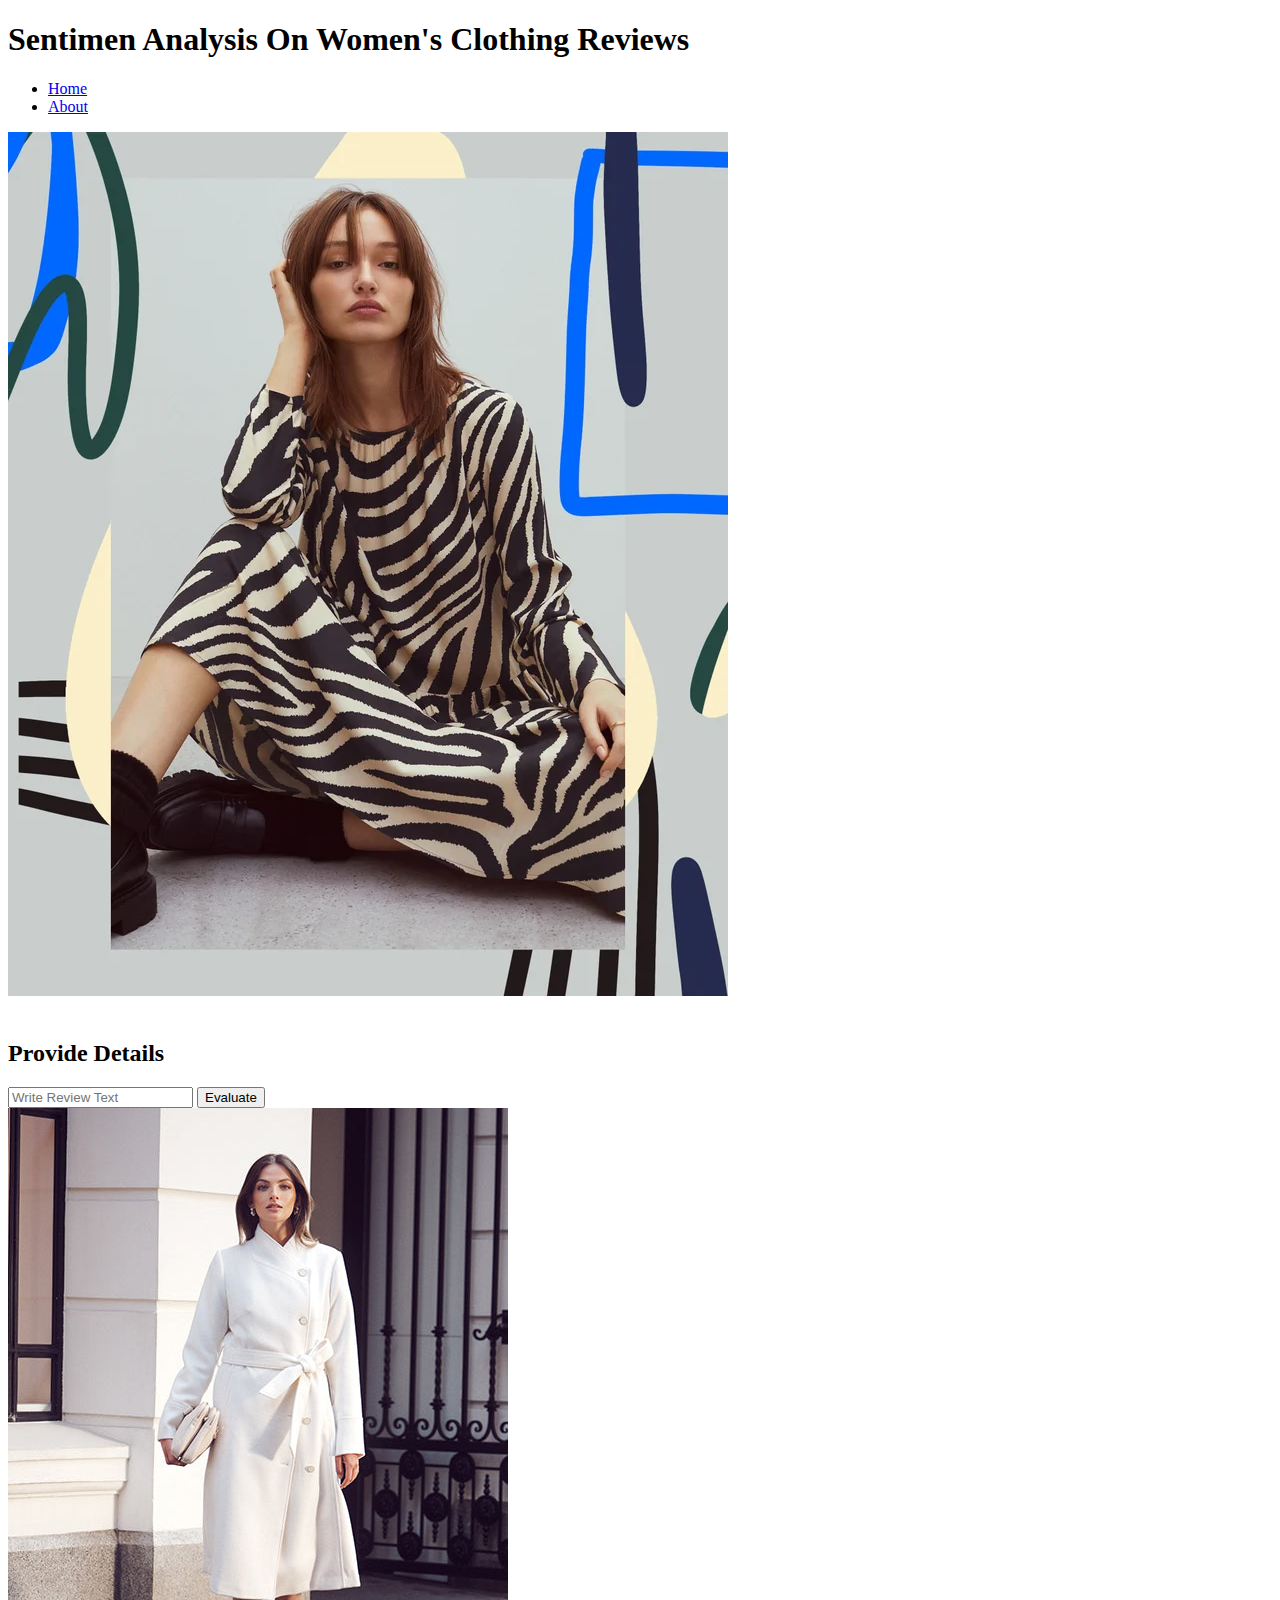
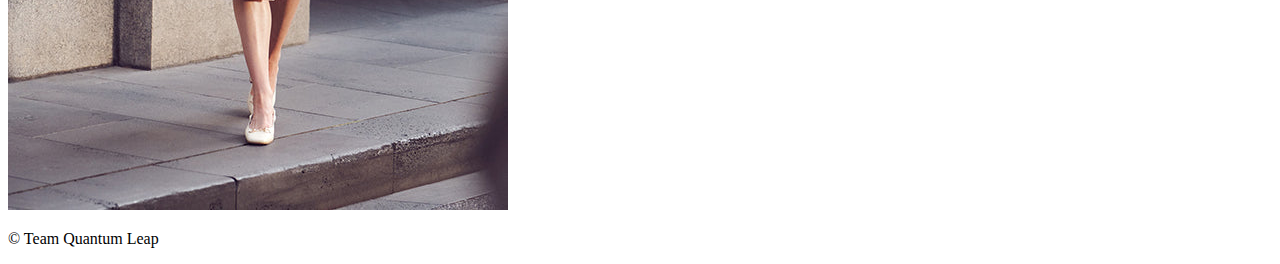
==== index.html @ 8760b647 "Structure of the homepage" ====
<!DOCTYPE html>
<html lang="en">
<head>
    <meta charset="UTF-8">
    <meta name="viewport" content="width=device-width, initial-scale=1.0">
    <title>Women's Clothing Reviews</title>
    <link rel="stylesheet" href="style.css">
</head>
<body>
    <header>
        <h1>Sentimen Analysis On Women's Clothing Reviews</h1>
        <nav>
            <ul>
                <li><a href="index.html">Home</a></li>
                <li><a href="about.html"target="_blank">About</a></li>
            </ul>
        </nav>
    </header>
    
    <div class="container">
        <div class="image-container">
            <img src="img1.jpg" alt="Image 1">
        </div>
        <div class="input-container">
            <h2 style="margin-top: 40px;">Provide Details</h2>
            <input type="text" placeholder="Write Review Text">
            <button type="button" class="evaluate-btn">Evaluate</button>
        </div>
        <div class="image-container">
            <img src="img2.jpg" alt="Image 2">
        </div>
    </div>

    <footer>
        <p>&copy; Team Quantum Leap </p>
    </footer>
</body>
</html>
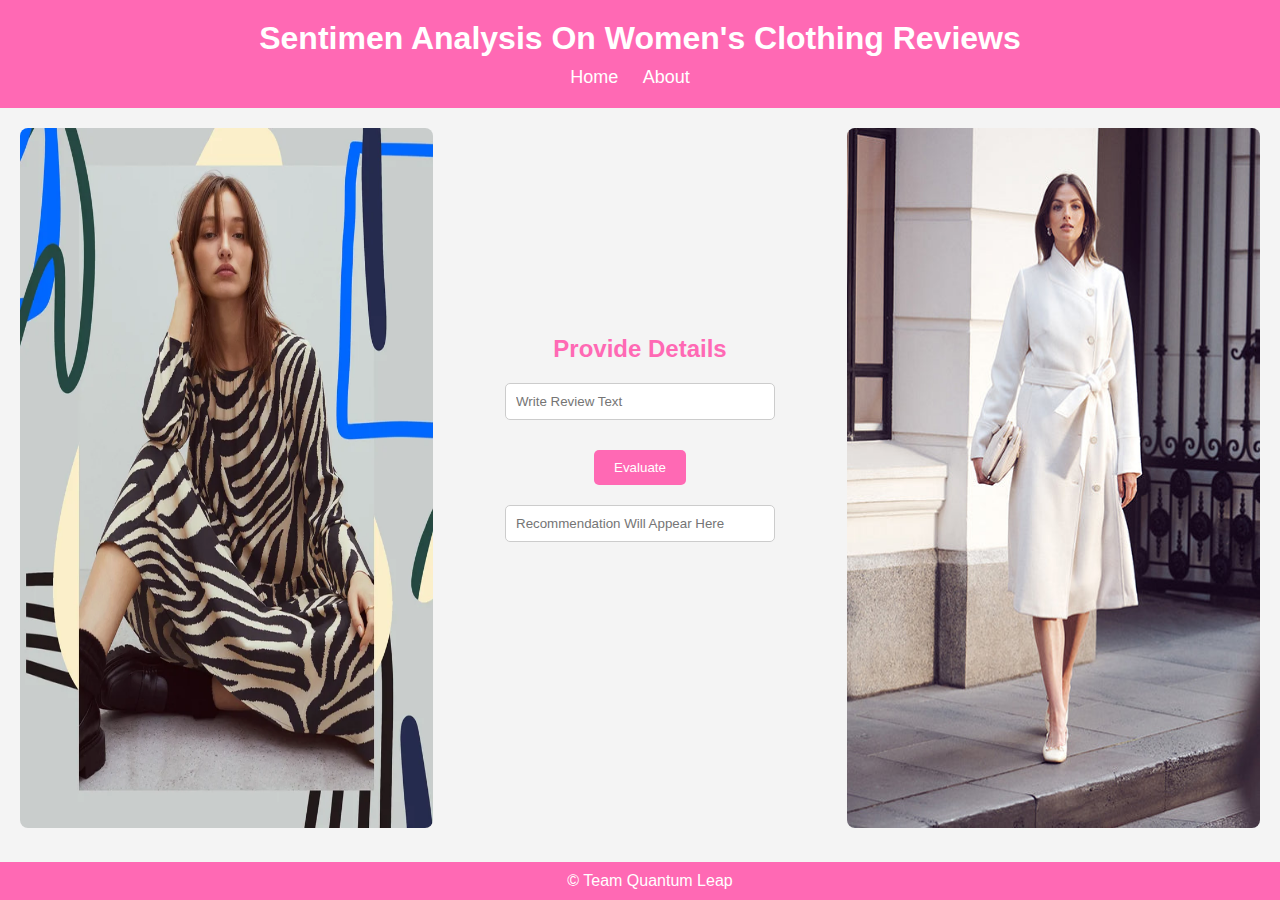
==== commit be52deb7: "Output box added" ====
--- a/index.html
+++ b/index.html
@@ -25,6 +25,7 @@
             <h2 style="margin-top: 40px;">Provide Details</h2>
             <input type="text" placeholder="Write Review Text">
             <button type="button" class="evaluate-btn">Evaluate</button>
+            <input type="text" id="output" placeholder="Recommendation Will Appear Here">
         </div>
         <div class="image-container">
             <img src="img2.jpg" alt="Image 2">
--- a/style.css
+++ b/style.css
@@ -0,0 +1,104 @@
+body, h1, h2, p, ul, li, input, button {
+    margin: 0;
+    padding: 0;
+}
+
+body {
+    font-family: Arial, sans-serif;
+    background-color: #f4f4f4;
+    color: #333;
+}
+
+header {
+    background-color: #ff69b4;
+    padding: 20px;
+    text-align: center;
+}
+
+header h1 {
+    color: white;
+    font-size: 32px;
+    margin-bottom: 10px;
+}
+
+nav ul {
+    list-style-type: none;
+}
+
+nav ul li {
+    display: inline;
+    margin-right: 20px;
+}
+
+nav ul li a {
+    color: white;
+    text-decoration: none;
+    font-size: 18px;
+}
+
+nav ul li a:hover {
+    text-decoration: underline;
+}
+h2{
+    color: #ff69b4;
+}
+.container {
+    display: flex;
+    justify-content: space-between;
+    align-items: center;
+    margin: 20px;
+}
+
+.image-container {
+    width: calc(50% - 10px);
+    height: 600px; 
+}
+
+.image-container img {
+    width: 100%;
+    height: 700px;
+    display: block;
+    border-radius: 8px;
+}
+
+.input-container {
+    width: calc(50% - 10px);
+    display: flex;
+    flex-direction: column;
+    align-items: center;
+}
+
+.input-container input {
+    width: 60%;
+    margin: 20px;
+    padding: 10px;
+    border: 1px solid #ccc;
+    border-radius: 5px;
+}
+
+.evaluate-btn {
+    margin-top: 10px;
+    padding: 10px 20px;
+    background-color: #ff69b4;
+    color: white;
+    border: none;
+    border-radius: 5px;
+    cursor: pointer;
+}
+
+.evaluate-btn:hover {
+    background-color: #d4418e;
+}
+
+footer {
+    background-color: #ff69b4;
+    text-align: center;
+    padding: 10px;
+    position: fixed;
+    bottom: 0;
+    width: 100%;
+}
+
+footer p {
+    color: white;
+}
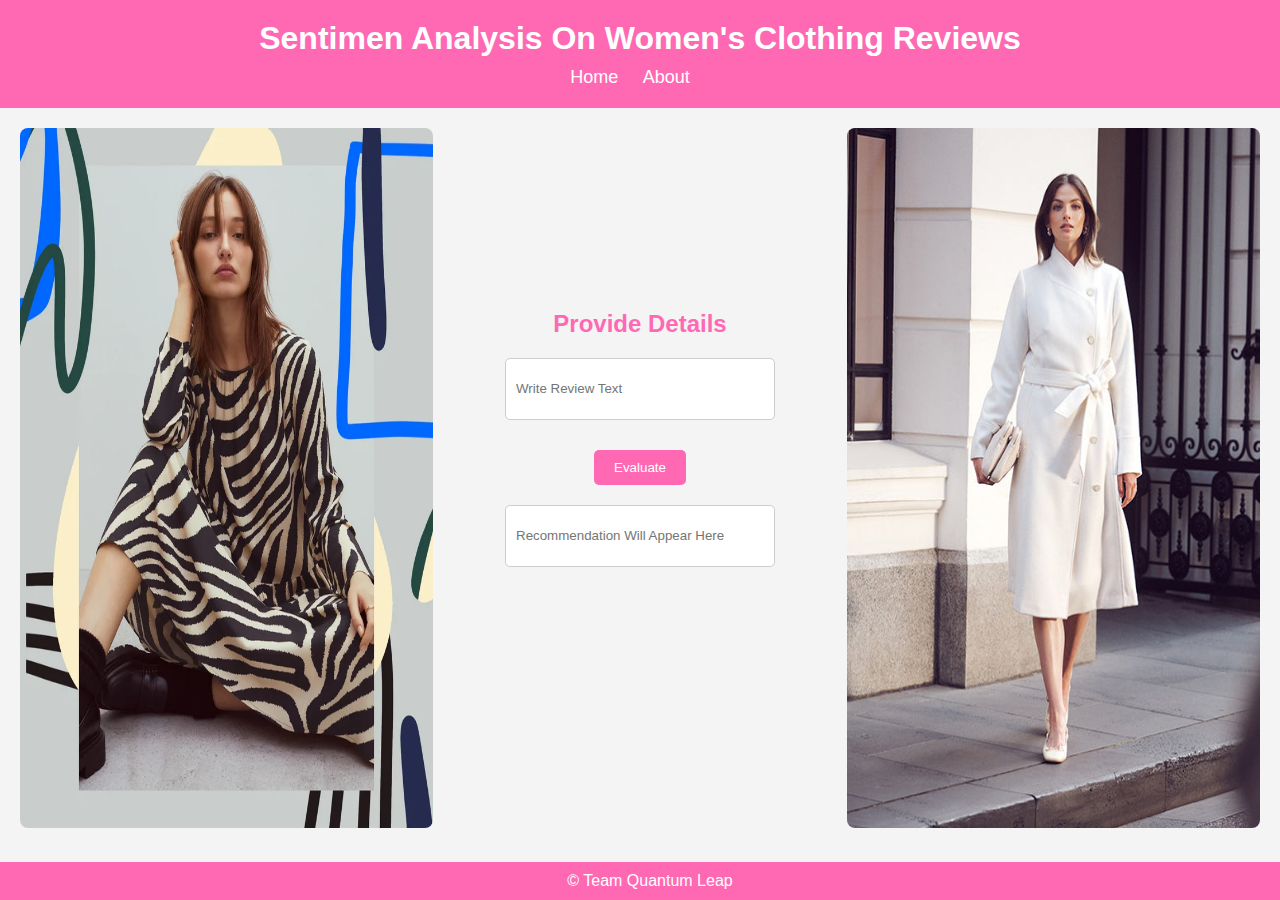
==== commit 4378f9db: "Added id for input boxes and increased the height" ====
--- a/index.html
+++ b/index.html
@@ -23,7 +23,7 @@
         </div>
         <div class="input-container">
             <h2 style="margin-top: 40px;">Provide Details</h2>
-            <input type="text" placeholder="Write Review Text">
+            <input type="text" id="input" placeholder="Write Review Text">
             <button type="button" class="evaluate-btn">Evaluate</button>
             <input type="text" id="output" placeholder="Recommendation Will Appear Here">
         </div>
--- a/style.css
+++ b/style.css
@@ -42,6 +42,7 @@
 h2{
     color: #ff69b4;
 }
+
 .container {
     display: flex;
     justify-content: space-between;
@@ -74,6 +75,7 @@
     padding: 10px;
     border: 1px solid #ccc;
     border-radius: 5px;
+    height: 40px;
 }
 
 .evaluate-btn {
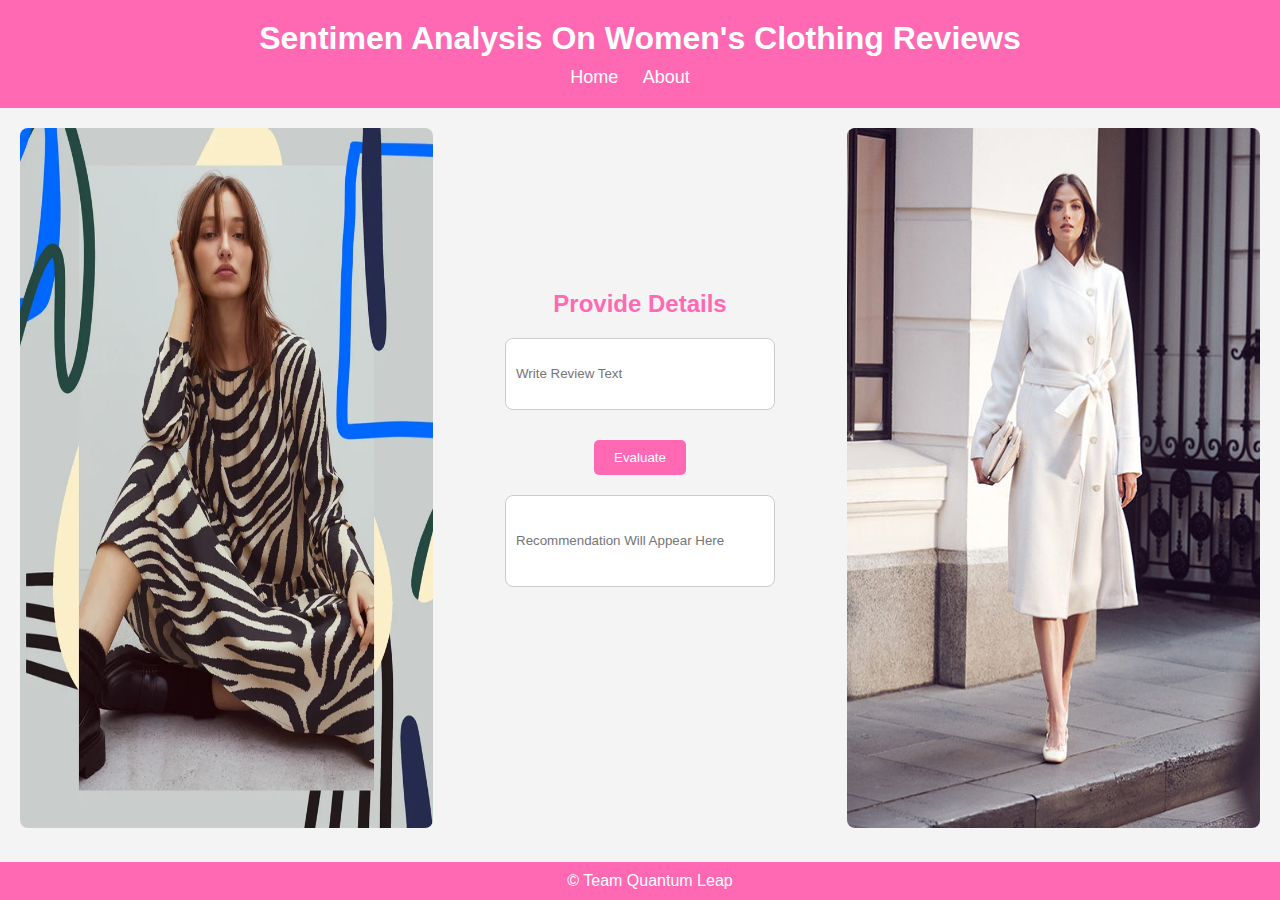
==== commit fc98c324: "added spellcheck in input box" ====
--- a/index.html
+++ b/index.html
@@ -23,7 +23,7 @@
         </div>
         <div class="input-container">
             <h2 style="margin-top: 40px;">Provide Details</h2>
-            <input type="text" id="input" placeholder="Write Review Text">
+            <input type="text" id="input" placeholder="Write Review Text" spellcheck="false">
             <button type="button" class="evaluate-btn">Evaluate</button>
             <input type="text" id="output" placeholder="Recommendation Will Appear Here">
         </div>
@@ -31,7 +31,7 @@
             <img src="img2.jpg" alt="Image 2">
         </div>
     </div>
-
+    <script src="script.js"></script>
     <footer>
         <p>&copy; Team Quantum Leap </p>
     </footer>
--- a/style.css
+++ b/style.css
@@ -42,7 +42,14 @@
 h2{
     color: #ff69b4;
 }
-
+#input{
+    height: 50px;
+    border-radius: .5rem;
+}
+#output{
+    height: 70px;
+    border-radius: .5rem;
+}
 .container {
     display: flex;
     justify-content: space-between;
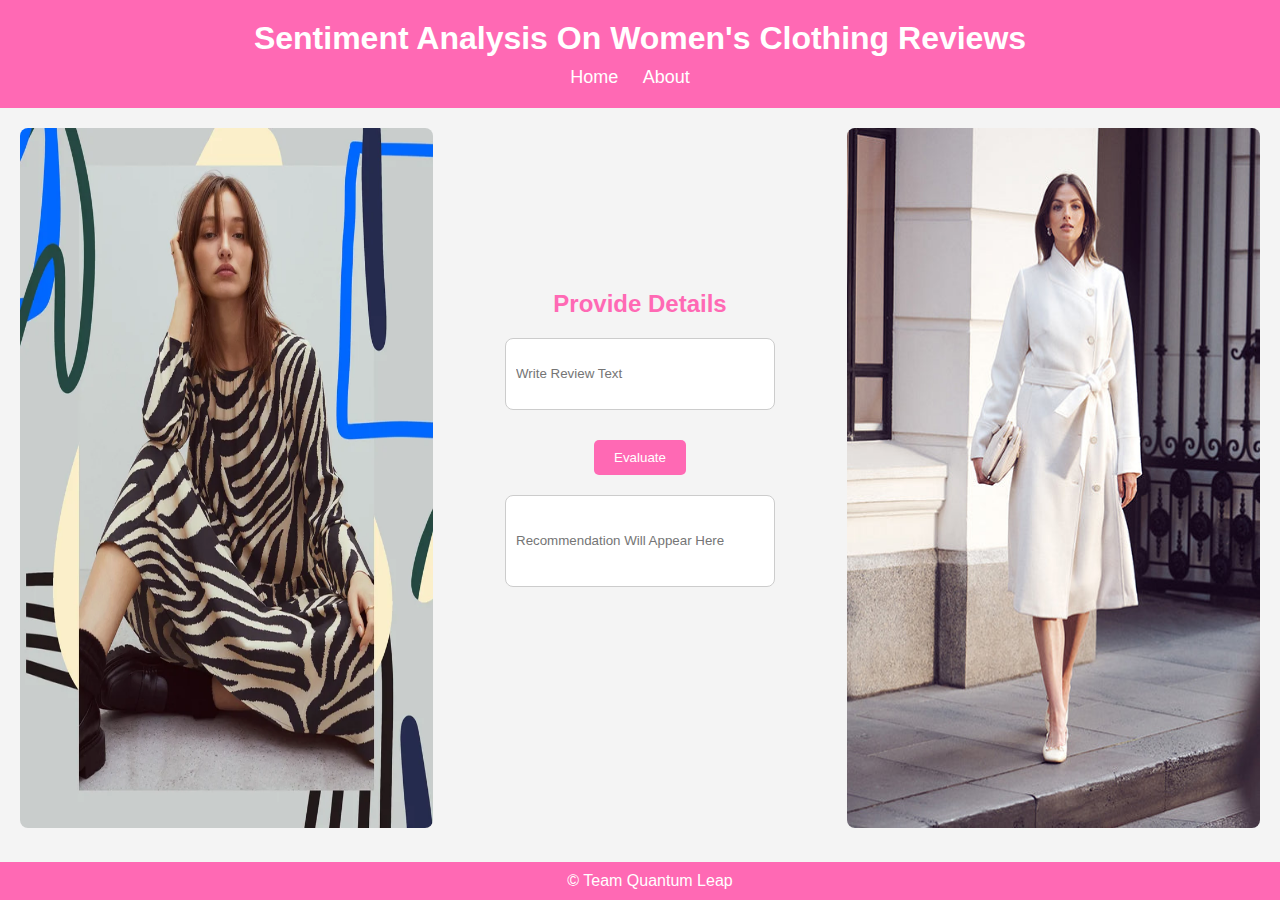
==== commit 99ebb923: "final push" ====
--- a/index.html
+++ b/index.html
@@ -8,11 +8,11 @@
 </head>
 <body>
     <header>
-        <h1>Sentimen Analysis On Women's Clothing Reviews</h1>
+        <h1>Sentiment Analysis On Women's Clothing Reviews</h1>
         <nav>
             <ul>
                 <li><a href="index.html">Home</a></li>
-                <li><a href="about.html"target="_blank">About</a></li>
+                <li><a href="about.html" target="_blank">About</a></li>
             </ul>
         </nav>
     </header>
@@ -33,7 +33,7 @@
     </div>
     <script src="script.js"></script>
     <footer>
-        <p>&copy; Team Quantum Leap </p>
+        <p>&copy; Team Quantum Leap</p>
     </footer>
 </body>
 </html>
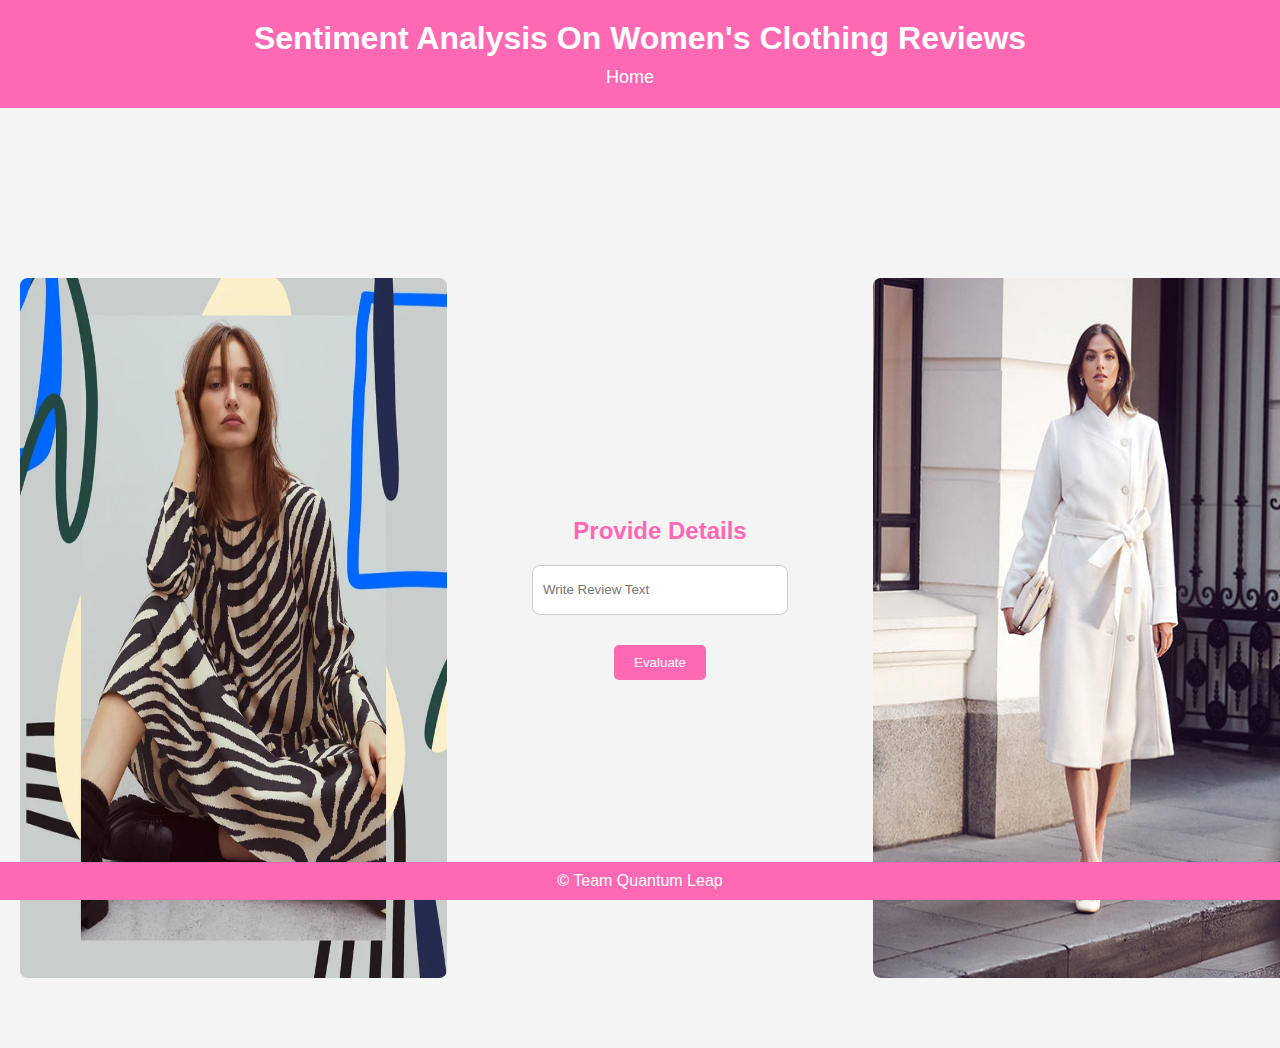
==== commit 34467b0e: "final update is done" ====
--- a/index.html
+++ b/index.html
@@ -5,6 +5,7 @@
     <meta name="viewport" content="width=device-width, initial-scale=1.0">
     <title>Women's Clothing Reviews</title>
     <link rel="stylesheet" href="style.css">
+    <link rel="stylesheet" href="popup.css"> 
 </head>
 <body>
     <header>
@@ -12,7 +13,7 @@
         <nav>
             <ul>
                 <li><a href="index.html">Home</a></li>
-                <li><a href="about.html" target="_blank">About</a></li>
+                <!-- <li><a href="about.html" target="_blank">About</a></li> -->
             </ul>
         </nav>
     </header>
@@ -25,12 +26,14 @@
             <h2 style="margin-top: 40px;">Provide Details</h2>
             <input type="text" id="input" placeholder="Write Review Text" spellcheck="false">
             <button type="button" class="evaluate-btn">Evaluate</button>
-            <input type="text" id="output" placeholder="Recommendation Will Appear Here">
         </div>
         <div class="image-container">
             <img src="img2.jpg" alt="Image 2">
         </div>
     </div>
+
+    <div id="popup-container"></div>
+
     <script src="script.js"></script>
     <footer>
         <p>&copy; Team Quantum Leap</p>
--- a/popup.css
+++ b/popup.css
@@ -0,0 +1,74 @@
+*{
+    margin: 0;
+    padding: 0;
+    font-family: sans-serif;
+    box-sizing: border-box;
+}
+.container{
+    width: 100%;
+    height: 100vh;
+    /* background: #3c5077; */
+    display: flex;
+    align-items: center;
+    justify-content: center;
+}
+.btn{
+    padding: 10px 60px;
+    background: #fff;
+    border: 0;
+    outline: none;
+    cursor: pointer;
+    font-size: 22px;
+    font-weight: 500;
+    border-radius: 30px;
+}
+.popup{
+    width: 420px;
+    background: #fff;
+    border-radius: 6px;
+    position: absolute;
+    top: 0;
+    left: 50%;
+    transform: translate(-50%,-50%)scale(0.1);
+    text-align: center;
+    padding: 0 30px 30px;
+    color: #333;
+    visibility: hidden;
+}
+.popup img{
+    width: 100px;
+    margin-top: -50px;
+    border-radius: 50%;
+    box-shadow: 0 2px 5px rgba(0, 0, 0, 0.2);
+
+}
+.open-popup{
+    visibility: visible;
+    top: 60%;
+    transform: translate(-50%,-50%)scale(1);
+    transition: transform 0.4s, top 0.4s;
+}
+.popup h2{
+    font-size: 38px;
+    font-weight: 500;
+    margin: 30px 0 10px;
+}
+.popup button{
+    width: 100%;
+    margin-top: 50px;
+    padding: 10px 0;
+    background: #6fd649;
+    color: #fff;
+    border: 0;
+    outline: 0;
+    font-size: 18px;
+    border-radius: 4px;
+    cursor: pointer;
+    box-shadow: 0 5px 5px rgba(0, 0, 0, 0.2);
+}
+#ok:hover{
+    background-color: green
+}
+.btn:hover{
+    background-color: rgb(80, 153, 80)
+}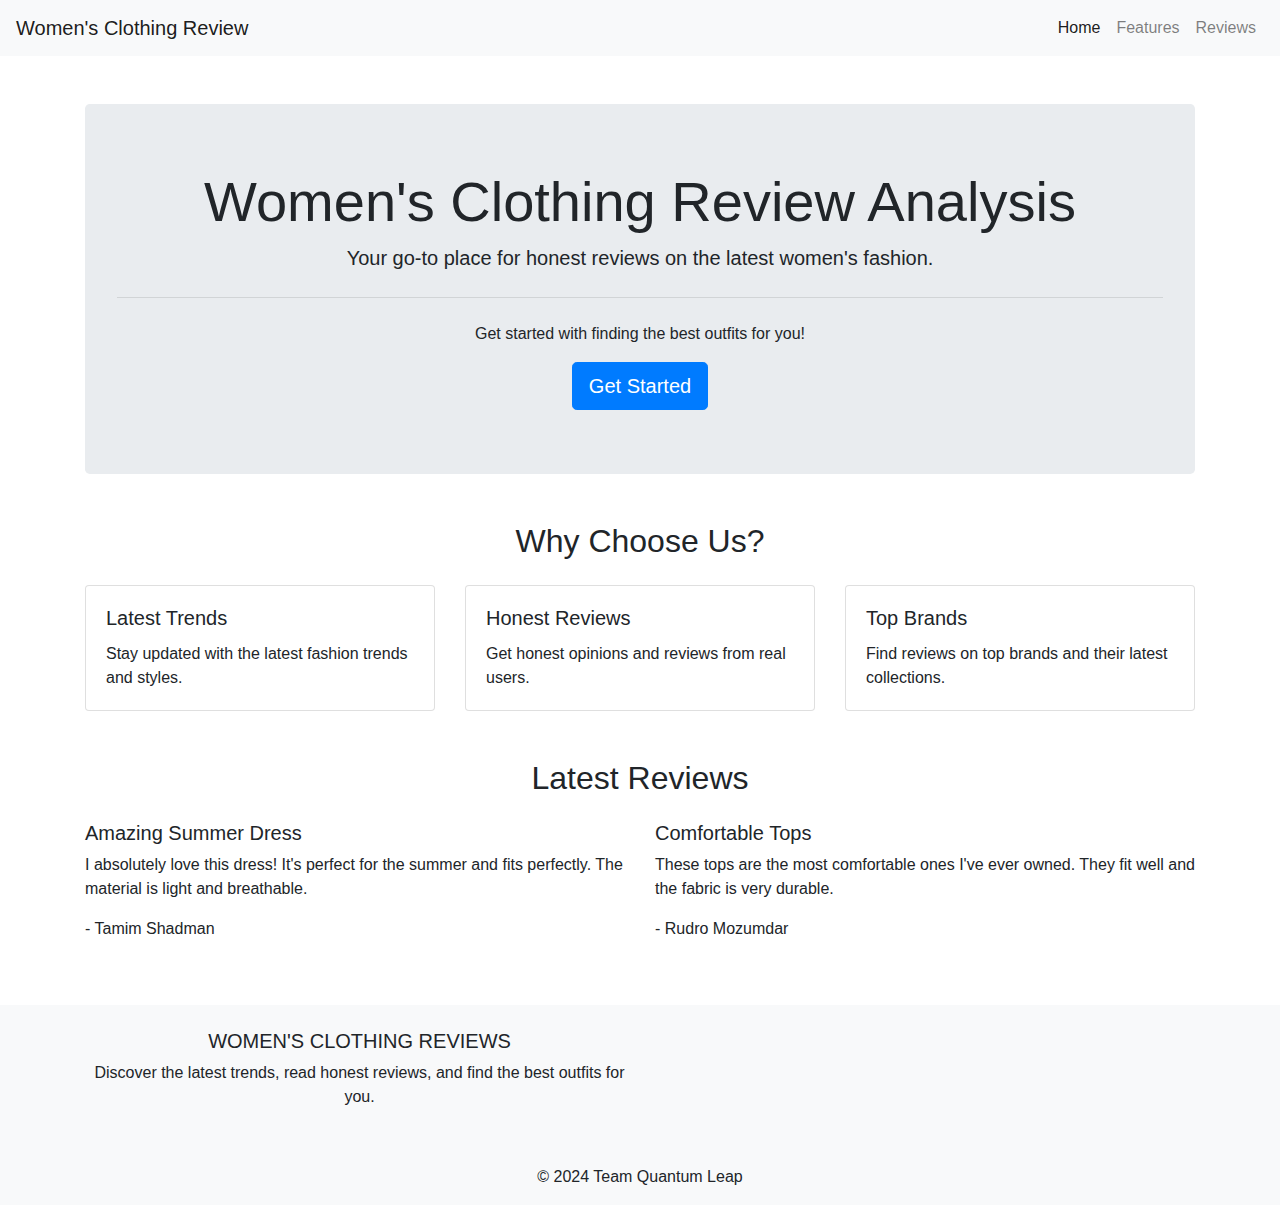
==== commit fc65be0b: "final push" ====
--- a/index.html
+++ b/index.html
@@ -4,39 +4,115 @@
     <meta charset="UTF-8">
     <meta name="viewport" content="width=device-width, initial-scale=1.0">
     <title>Women's Clothing Reviews</title>
-    <link rel="stylesheet" href="style.css">
-    <link rel="stylesheet" href="popup.css"> 
+    <link href="https://stackpath.bootstrapcdn.com/bootstrap/4.5.2/css/bootstrap.min.css" rel="stylesheet">
+    <link rel="stylesheet" href="landing.css">
 </head>
 <body>
-    <header>
-        <h1>Sentiment Analysis On Women's Clothing Reviews</h1>
-        <nav>
-            <ul>
-                <li><a href="index.html">Home</a></li>
-                <!-- <li><a href="about.html" target="_blank">About</a></li> -->
-            </ul>
-        </nav>
-    </header>
-    
-    <div class="container">
-        <div class="image-container">
-            <img src="img1.jpg" alt="Image 1">
+
+<nav class="navbar navbar-expand-lg navbar-light bg-light">
+  <a class="navbar-brand" href="landing.html">Women's Clothing Review</a>
+  <button class="navbar-toggler" type="button" data-toggle="collapse" data-target="#navbarNav" aria-controls="navbarNav" aria-expanded="false" aria-label="Toggle navigation">
+    <span class="navbar-toggler-icon"></span>
+  </button>
+  <div class="collapse navbar-collapse" id="navbarNav">
+    <ul class="navbar-nav ml-auto">
+      <li class="nav-item active">
+        <a class="nav-link" href="#">Home</a>
+      </li>
+      <li class="nav-item">
+        <a class="nav-link" href="#features">Features</a>
+      </li>
+      <li class="nav-item">
+        <a class="nav-link" href="#reviews">Reviews</a>
+      </li>
+      <!-- <li class="nav-item">
+        <a class="nav-link" href="#contact">Contact</a>
+      </li> -->
+    </ul>
+  </div>
+</nav>
+
+<div class="container text-center">
+    <div class="jumbotron mt-5">
+        <h1 class="display-4">Women's Clothing Review Analysis</h1>
+        <p class="lead">Your go-to place for honest reviews on the latest women's fashion.</p>
+        <hr class="my-4">
+        <p>Get started with finding the best outfits for you!</p>
+        <a class="btn btn-primary btn-lg get-started" href="homepage.html" role="button" target="_blank">Get Started</a>
+    </div>
+</div>
+
+<div class="container mt-5" id="features">
+    <h2 class="text-center mb-4">Why Choose Us?</h2>
+    <div class="row">
+        <div class="col-md-4">
+            <div class="card">
+                <div class="card-body">
+                    <h5 class="card-title">Latest Trends</h5>
+                    <p class="card-text">Stay updated with the latest fashion trends and styles.</p>
+                </div>
+            </div>
         </div>
-        <div class="input-container">
-            <h2 style="margin-top: 40px;">Provide Details</h2>
-            <input type="text" id="input" placeholder="Write Review Text" spellcheck="false">
-            <button type="button" class="evaluate-btn">Evaluate</button>
+        <div class="col-md-4">
+            <div class="card">
+                <div class="card-body">
+                    <h5 class="card-title">Honest Reviews</h5>
+                    <p class="card-text">Get honest opinions and reviews from real users.</p>
+                </div>
+            </div>
         </div>
-        <div class="image-container">
-            <img src="img2.jpg" alt="Image 2">
+        <div class="col-md-4">
+            <div class="card">
+                <div class="card-body">
+                    <h5 class="card-title">Top Brands</h5>
+                    <p class="card-text">Find reviews on top brands and their latest collections.</p>
+                </div>
+            </div>
         </div>
     </div>
+</div>
 
-    <div id="popup-container"></div>
+<div class="container mt-5" id="reviews">
+    <h2 class="text-center mb-4">Latest Reviews</h2>
+    <div class="row">
+        <div class="col-md-6">
+            <div class="review-card">
+                <h5 class="review-title">Amazing Summer Dress</h5>
+                <p class="review-text">I absolutely love this dress! It's perfect for the summer and fits perfectly. The material is light and breathable.</p>
+                <p class="review-author">- Tamim Shadman</p>
+            </div>
+        </div>
+        <div class="col-md-6">
+            <div class="review-card">
+                <h5 class="review-title">Comfortable Tops</h5>
+                <p class="review-text">These tops are the most comfortable ones I've ever owned. They fit well and the fabric is very durable.</p>
+                <p class="review-author">- Rudro Mozumdar</p>
+            </div>
+        </div>
+    </div>
+</div>
 
-    <script src="script.js"></script>
-    <footer>
-        <p>&copy; Team Quantum Leap</p>
-    </footer>
+<footer class="bg-light text-center text-lg-start mt-5">
+    <div class="container p-4">
+        <div class="row">
+            <div class="col-lg-6 col-md-12 mb-4 mb-md-0">
+                <h5 class="text-uppercase">Women's Clothing Reviews</h5>
+                <p>Discover the latest trends, read honest reviews, and find the best outfits for you.</p>
+            </div>
+            <!-- <div class="col-lg-6 col-md-12 mb-4 mb-md-0">
+                <h5 class="text-uppercase">Contact Us</h5>
+                <p>Email: </p>
+                <p>Phone: </p>
+            </div> -->
+        </div>
+    </div>
+    <div class="text-center p-3">
+        © 2024 Team Quantum Leap
+    </div>
+</footer>
+
+<script src="https://code.jquery.com/jquery-3.5.1.slim.min.js"></script>
+<script src="https://cdn.jsdelivr.net/npm/@popperjs/core@2.5.4/dist/umd/popper.min.js"></script>
+<script src="https://stackpath.bootstrapcdn.com/bootstrap/4.5.2/js/bootstrap.min.js"></script>
 </body>
 </html>
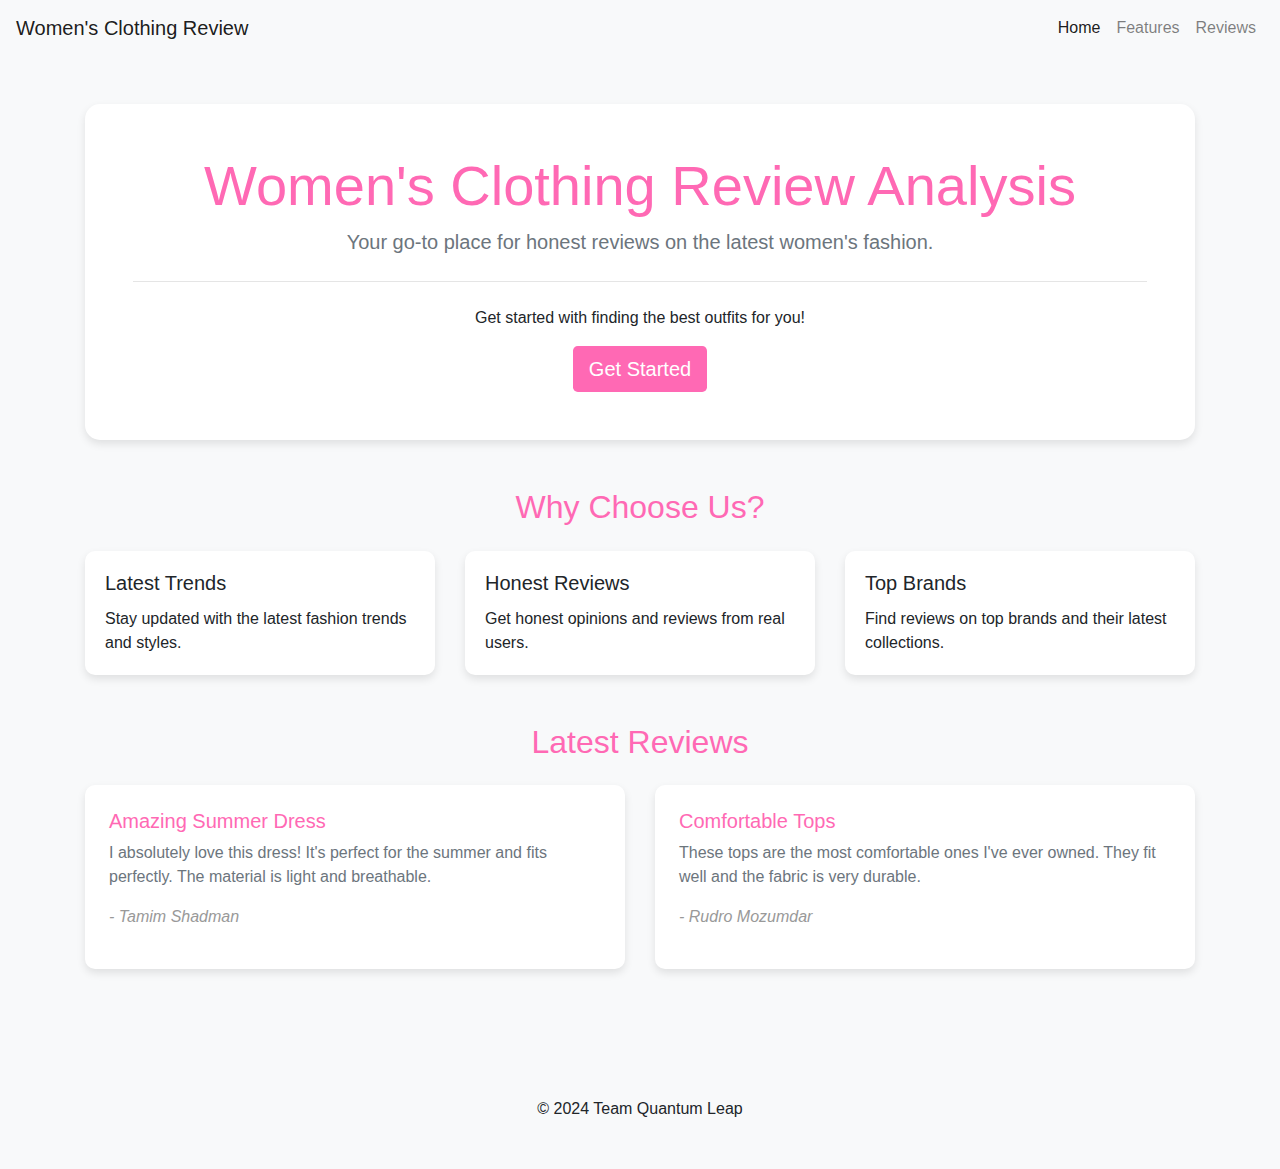
==== commit 56a6f44d: "formation complete" ====
--- a/index.html
+++ b/index.html
@@ -1,118 +1,121 @@
 <!DOCTYPE html>
 <html lang="en">
+
 <head>
-    <meta charset="UTF-8">
-    <meta name="viewport" content="width=device-width, initial-scale=1.0">
+    <meta charset="UTF-8" />
+    <meta name="viewport" content="width=device-width, initial-scale=1.0" />
     <title>Women's Clothing Reviews</title>
-    <link href="https://stackpath.bootstrapcdn.com/bootstrap/4.5.2/css/bootstrap.min.css" rel="stylesheet">
-    <link rel="stylesheet" href="landing.css">
+    <link href="https://stackpath.bootstrapcdn.com/bootstrap/4.5.2/css/bootstrap.min.css" rel="stylesheet" />
+    <link rel="stylesheet" href="landing.css" />
 </head>
+
 <body>
+    <nav class="navbar navbar-expand-lg navbar-light bg-light">
+        <a class="navbar-brand" href="landing.html">Women's Clothing Review</a>
+        <button class="navbar-toggler" type="button" data-toggle="collapse" data-target="#navbarNav"
+            aria-controls="navbarNav" aria-expanded="false" aria-label="Toggle navigation">
+            <span class="navbar-toggler-icon"></span>
+        </button>
+        <div class="collapse navbar-collapse" id="navbarNav">
+            <ul class="navbar-nav ml-auto">
+                <li class="nav-item active">
+                    <a class="nav-link" href="#">Home</a>
+                </li>
+                <li class="nav-item">
+                    <a class="nav-link" href="#features">Features</a>
+                </li>
+                <li class="nav-item">
+                    <a class="nav-link" href="#reviews">Reviews</a>
+                </li>
+                <!-- <li class="nav-item">
+        <a class="nav-link" href="#contact">Contact</a>
+        </li> -->
+            </ul>
+        </div>
+    </nav>
 
-<nav class="navbar navbar-expand-lg navbar-light bg-light">
-  <a class="navbar-brand" href="landing.html">Women's Clothing Review</a>
-  <button class="navbar-toggler" type="button" data-toggle="collapse" data-target="#navbarNav" aria-controls="navbarNav" aria-expanded="false" aria-label="Toggle navigation">
-    <span class="navbar-toggler-icon"></span>
-  </button>
-  <div class="collapse navbar-collapse" id="navbarNav">
-    <ul class="navbar-nav ml-auto">
-      <li class="nav-item active">
-        <a class="nav-link" href="#">Home</a>
-      </li>
-      <li class="nav-item">
-        <a class="nav-link" href="#features">Features</a>
-      </li>
-      <li class="nav-item">
-        <a class="nav-link" href="#reviews">Reviews</a>
-      </li>
-      <!-- <li class="nav-item">
-        <a class="nav-link" href="#contact">Contact</a>
-      </li> -->
-    </ul>
-  </div>
-</nav>
+    <div class="container text-center">
+        <div class="jumbotron mt-5">
+            <h1 class="display-4">Women's Clothing Review Analysis</h1>
+            <p class="lead">
+                Your go-to place for honest reviews on the latest women's fashion.
+            </p>
+            <hr class="my-4" />
+            <p>Get started with finding the best outfits for you!</p>
+            <a class="btn btn-primary btn-lg get-started" href="homepage.html" role="button" target="_blank">Get
+                Started</a>
+        </div>
+    </div>
 
-<div class="container text-center">
-    <div class="jumbotron mt-5">
-        <h1 class="display-4">Women's Clothing Review Analysis</h1>
-        <p class="lead">Your go-to place for honest reviews on the latest women's fashion.</p>
-        <hr class="my-4">
-        <p>Get started with finding the best outfits for you!</p>
-        <a class="btn btn-primary btn-lg get-started" href="homepage.html" role="button" target="_blank">Get Started</a>
-    </div>
-</div>
-
-<div class="container mt-5" id="features">
-    <h2 class="text-center mb-4">Why Choose Us?</h2>
-    <div class="row">
-        <div class="col-md-4">
-            <div class="card">
-                <div class="card-body">
-                    <h5 class="card-title">Latest Trends</h5>
-                    <p class="card-text">Stay updated with the latest fashion trends and styles.</p>
+    <div class="container mt-5" id="features">
+        <h2 class="text-center mb-4">Why Choose Us?</h2>
+        <div class="row">
+            <div class="col-md-4">
+                <div class="card">
+                    <div class="card-body">
+                        <h5 class="card-title">Latest Trends</h5>
+                        <p class="card-text">
+                            Stay updated with the latest fashion trends and styles.
+                        </p>
+                    </div>
                 </div>
             </div>
-        </div>
-        <div class="col-md-4">
-            <div class="card">
-                <div class="card-body">
-                    <h5 class="card-title">Honest Reviews</h5>
-                    <p class="card-text">Get honest opinions and reviews from real users.</p>
+            <div class="col-md-4">
+                <div class="card">
+                    <div class="card-body">
+                        <h5 class="card-title">Honest Reviews</h5>
+                        <p class="card-text">
+                            Get honest opinions and reviews from real users.
+                        </p>
+                    </div>
                 </div>
             </div>
-        </div>
-        <div class="col-md-4">
-            <div class="card">
-                <div class="card-body">
-                    <h5 class="card-title">Top Brands</h5>
-                    <p class="card-text">Find reviews on top brands and their latest collections.</p>
+            <div class="col-md-4">
+                <div class="card">
+                    <div class="card-body">
+                        <h5 class="card-title">Top Brands</h5>
+                        <p class="card-text">
+                            Find reviews on top brands and their latest collections.
+                        </p>
+                    </div>
                 </div>
             </div>
         </div>
     </div>
-</div>
 
-<div class="container mt-5" id="reviews">
-    <h2 class="text-center mb-4">Latest Reviews</h2>
-    <div class="row">
-        <div class="col-md-6">
-            <div class="review-card">
-                <h5 class="review-title">Amazing Summer Dress</h5>
-                <p class="review-text">I absolutely love this dress! It's perfect for the summer and fits perfectly. The material is light and breathable.</p>
-                <p class="review-author">- Tamim Shadman</p>
+    <div class="container mt-5" id="reviews">
+        <h2 class="text-center mb-4">Latest Reviews</h2>
+        <div class="row">
+            <div class="col-md-6">
+                <div class="review-card">
+                    <h5 class="review-title">Amazing Summer Dress</h5>
+                    <p class="review-text">
+                        I absolutely love this dress! It's perfect for the summer and fits
+                        perfectly. The material is light and breathable.
+                    </p>
+                    <p class="review-author">- Tamim Shadman</p>
+                </div>
             </div>
-        </div>
-        <div class="col-md-6">
-            <div class="review-card">
-                <h5 class="review-title">Comfortable Tops</h5>
-                <p class="review-text">These tops are the most comfortable ones I've ever owned. They fit well and the fabric is very durable.</p>
-                <p class="review-author">- Rudro Mozumdar</p>
+            <div class="col-md-6">
+                <div class="review-card">
+                    <h5 class="review-title">Comfortable Tops</h5>
+                    <p class="review-text">
+                        These tops are the most comfortable ones I've ever owned. They fit
+                        well and the fabric is very durable.
+                    </p>
+                    <p class="review-author">- Rudro Mozumdar</p>
+                </div>
             </div>
         </div>
     </div>
-</div>
 
-<footer class="bg-light text-center text-lg-start mt-5">
-    <div class="container p-4">
-        <div class="row">
-            <div class="col-lg-6 col-md-12 mb-4 mb-md-0">
-                <h5 class="text-uppercase">Women's Clothing Reviews</h5>
-                <p>Discover the latest trends, read honest reviews, and find the best outfits for you.</p>
-            </div>
-            <!-- <div class="col-lg-6 col-md-12 mb-4 mb-md-0">
-                <h5 class="text-uppercase">Contact Us</h5>
-                <p>Email: </p>
-                <p>Phone: </p>
-            </div> -->
-        </div>
-    </div>
-    <div class="text-center p-3">
-        © 2024 Team Quantum Leap
-    </div>
-</footer>
+    <footer class="bg-light text-center text-lg-start mt-5">
+        <div class="text-center p-3">© 2024 Team Quantum Leap</div>
+    </footer>
 
-<script src="https://code.jquery.com/jquery-3.5.1.slim.min.js"></script>
-<script src="https://cdn.jsdelivr.net/npm/@popperjs/core@2.5.4/dist/umd/popper.min.js"></script>
-<script src="https://stackpath.bootstrapcdn.com/bootstrap/4.5.2/js/bootstrap.min.js"></script>
+    <script src="https://code.jquery.com/jquery-3.5.1.slim.min.js"></script>
+    <script src="https://cdn.jsdelivr.net/npm/@popperjs/core@2.5.4/dist/umd/popper.min.js"></script>
+    <script src="https://stackpath.bootstrapcdn.com/bootstrap/4.5.2/js/bootstrap.min.js"></script>
 </body>
-</html>
+
+</html>--- a/landing.css
+++ b/landing.css
@@ -0,0 +1,99 @@
+body {
+    background-color: #f8f9fa;
+    font-family: 'Arial', sans-serif;
+}
+
+.navbar {
+    margin-bottom: 2rem;
+}
+
+.jumbotron {
+    background-color: #ffffff;
+    border-radius: 15px;
+    padding: 3rem;
+    box-shadow: 0 4px 8px rgba(0, 0, 0, 0.1);
+}
+
+.jumbotron h1 {
+    color: #ff69b4;
+    animation: fadeInDown 1s ease-in-out;
+}
+
+.jumbotron p.lead {
+    color: #6c757d;
+}
+
+.jumbotron .btn {
+    background-color: #ff69b4;
+    border: none;
+    transition: transform 0.2s;
+}
+
+.jumbotron .btn:hover {
+    background-color: #ff85c1;
+    transform: scale(1.1);
+}
+
+.container h2 {
+    color: #ff69b4;
+    margin-bottom: 1.5rem;
+}
+
+.card {
+    border: none;
+    border-radius: 10px;
+    box-shadow: 0 4px 8px rgba(0, 0, 0, 0.1);
+    transition: transform 0.2s;
+}
+
+.card:hover {
+    transform: scale(1.05);
+}
+
+.review-card {
+    background-color: #ffffff;
+    border-radius: 10px;
+    padding: 1.5rem;
+    box-shadow: 0 4px 8px rgba(0, 0, 0, 0.1);
+    margin-bottom: 2rem;
+}
+
+.review-card .review-title {
+    color: #ff69b4;
+    font-size: 1.25rem;
+    margin-bottom: 0.5rem;
+}
+
+.review-card .review-text {
+    color: #6c757d;
+}
+
+.review-card .review-author {
+    color: #999;
+    font-style: italic;
+}
+
+footer {
+    padding: 2rem 0;
+    background-color: #f8f9fa;
+}
+
+footer .text-uppercase {
+    font-size: 1.2rem;
+    color: #ff69b4;
+}
+
+footer p {
+    color: #6c757d;
+}
+
+@keyframes fadeInDown {
+    from {
+        opacity: 0;
+        transform: translateY(-50px);
+    }
+    to {
+        opacity: 1;
+        transform: translateY(0);
+    }
+}
